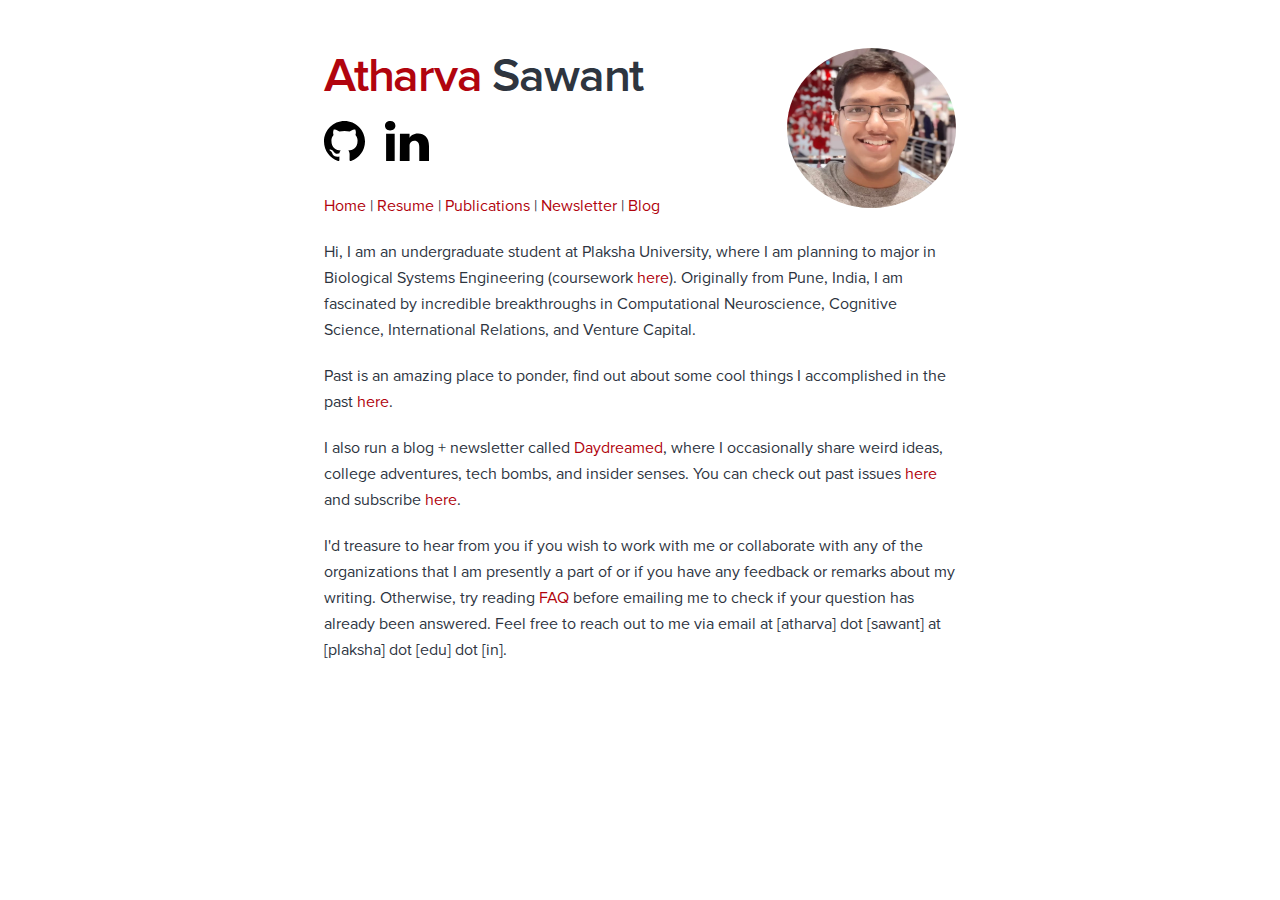
==== index.html @ c3dcd58f "Update index.html" ====
<!DOCTYPE html>
<html>
<head>
	<meta charset="utf-8">
	<meta name="viewport" content="width=device-width, initial-scale=1.0">
	<meta name="description" content="Personal website of Atharva Sawant, a student at Plaksha University">
	<meta name="author" content="Atharva Sawant">
	<title>Atharva Sawant</title>
	<link rel="stylesheet" type="text/css" href="style.css">
	<link rel="icon" href="images/favicon.jpeg" type="image/jpg">
</head>
<body id="override">
	<div id="landing" class="col-xs-4">
		<div id="me">
			<img src="images/me.jpg" alt="Picture of Atharva Sawant">
		</div>
		<div id="text">
			<h1 class="p1">
				<span id="stanford_red">Atharva</span>
				Sawant
			</h1>
			<ul id="social-ul">
				<li><a href="https://github.com/sawantatharva"><img src="icons/Github.svg" alt="Link to Atharva Sawant's Github Profile"></a></li>
				<li><a href="https://www.linkedin.com/in/atharvasawant/"><img src="icons/LinkedIn.svg" alt="Link to Atharva Sawant's LinkedIn Profile"></a></li>
			</ul>
			<p>
				<a href="index.html">Home</a> 
				|
				<a href="Atharva_Sawant_Resume.pdf">Resume</a> 
				|
				<a href="publications.html">Publications</a> 
				|
				<a href="https://daydreamed.substack.com/">Newsletter</a> 
				|
				<a href="https://atharvasawant.gatsbyjs.io/">Blog</a> 
			</p>
			<p>Hi, I am an undergraduate student at Plaksha University, where I am planning to major in Biological Systems Engineering (coursework <a href="coursework.html">here</a>). Originally from Pune, India, I am fascinated by incredible breakthroughs in Computational Neuroscience, Cognitive Science, International Relations, and Venture Capital.</p>
			<p>Past is an amazing place to ponder, find out about some cool things I accomplished in the past <a href="past.html">here</a>.</p>
			<p>I also run a blog + newsletter called <a href="https://daydreamed.substack.com/">Daydreamed</a>, where I occasionally share weird ideas, college adventures, tech bombs, and insider senses. You can check out past issues <a href="https://atharvasawant.gatsbyjs.io/">here</a> and subscribe <a href="https://daydreamed.substack.com/">here</a>.</p>
			<p> I'd treasure to hear from you if you wish to work with me or collaborate with any of the organizations that I am presently a part of or if you have any feedback or remarks about my writing.  Otherwise, try reading <a href="https://atharvasawant.gatsbyjs.io/P2022-01/">FAQ</a> before emailing me to check if your question has already been answered. Feel free to reach out to me via email at [atharva] dot [sawant] at [plaksha] dot [edu] dot [in].</p>
		</div>
	</div>
</body>
</html>
---- style.css ----
@font-face {
  font-family: "Proxima Nova R";
  src: url("fonts/Proxima_Nova_R.otf");
}

@font-face {
  font-family: "Proxima Nova SB";
  src: url("fonts/Proxima_Nova_SB.otf");
}

@media (max-width: 978px)
#override {
  margin: 0;
  padding: 1rem;
}

*, ::after, ::before {
  box-sizing: border-box;
}

#override {
  line-height: 1.5;
  font-family: Proxima Nova R;
  font-size: 1rem;
  margin: 0 auto;
  max-width: 42rem;
  padding: 0 1.25rem;
  text-align: center;
  color: #2e353f;
}

#landing {
  display: block;
  padding-top: 3rem;
  text-align: left;
  padding-bottom: 1rem;
  min-height: 1vh;
}

#me {
  text-align: right;
  float: right;
}

#me img {
  height: 10em;
  border-radius: 50%;
}

img {
  vertical-align: middle;
  border-style: none;
}

#landing .p1 {
  font-size: 2.986rem;
  font-family: Proxima Nova SB;
  letter-spacing: -0.025em;
  margin: 0 0 1rem 0;
}

h1 {
  line-height: 1.2;
}

#stanford_red {
  color: #B1040E;
}

#social-ul {
  padding-left: 0;
  margin: 0 0 2rem 0;
}

#social-ul li {
  display: inline;
  padding-right: 1rem;
}

li {
  padding-bottom: 0.75em;
}

#social-ul a {
  padding-top: 0;
  text-decoration: none;
  border: none;
}

#override a {
  padding-bottom: 0.1em;
  text-decoration: none;
  transition: background 1s;
  padding-top: 0.2em;
}

a {
  color: #B1040E;
  background-color: transparent;
}

#social-ul img {
    height: 2.5rem;
}

p {
  line-height: 1.625;
  margin: 0 0 1.25em 0;
  padding: 0;
}

p a:hover {
  color: #8C1515;
}

.subhead {
  font-size: 2.488rem;
  font-family: 'Jost', sans-serif;
  letter-spacing: -0.025em;
  font-family: Proxima Nova SB;
}

.na_msg {
  text-align: center;
  padding-top: 200px;
} 

.p3 {
  padding-top: 1em;
}

strong {
  font-family: Proxima Nova SB;
}

ul li a:hover {
  color: #8C1515;
}
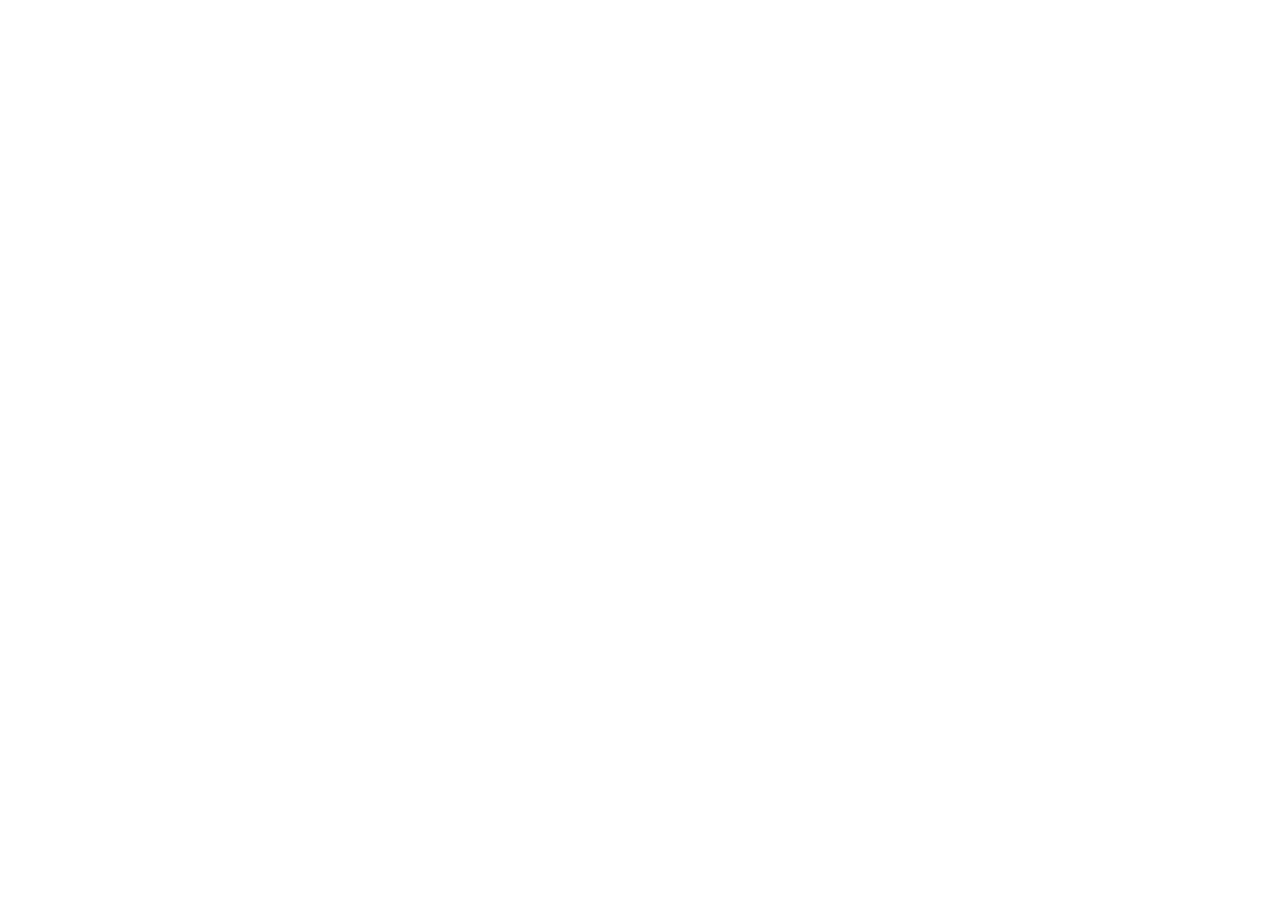
==== commit 735ff538: "Update index.html" ====
--- a/index.html
+++ b/index.html
@@ -9,6 +9,7 @@
 	<link rel="stylesheet" type="text/css" href="style.css">
 	<link rel="icon" href="images/favicon.jpeg" type="image/jpg">
 </head>
+<!--
 <body id="override">
 	<div id="landing" class="col-xs-4">
 		<div id="me">
@@ -32,7 +33,7 @@
 				|
 				<a href="https://daydreamed.substack.com/">Newsletter</a> 
 				|
-				<a href="https://atharvasawant.gatsbyjs.io/">Blog</a> 
+				<a href="https://blog.atharvasawant.com/">Blog</a> 
 			</p>
 			<p>Hi, I am an undergraduate student at Plaksha University, where I am planning to major in Biological Systems Engineering (coursework <a href="coursework.html">here</a>). Originally from Pune, India, I am fascinated by incredible breakthroughs in Computational Neuroscience, Cognitive Science, International Relations, and Venture Capital.</p>
 			<p>Past is an amazing place to ponder, find out about some cool things I accomplished in the past <a href="past.html">here</a>.</p>
@@ -41,4 +42,5 @@
 		</div>
 	</div>
 </body>
+-->
 </html>
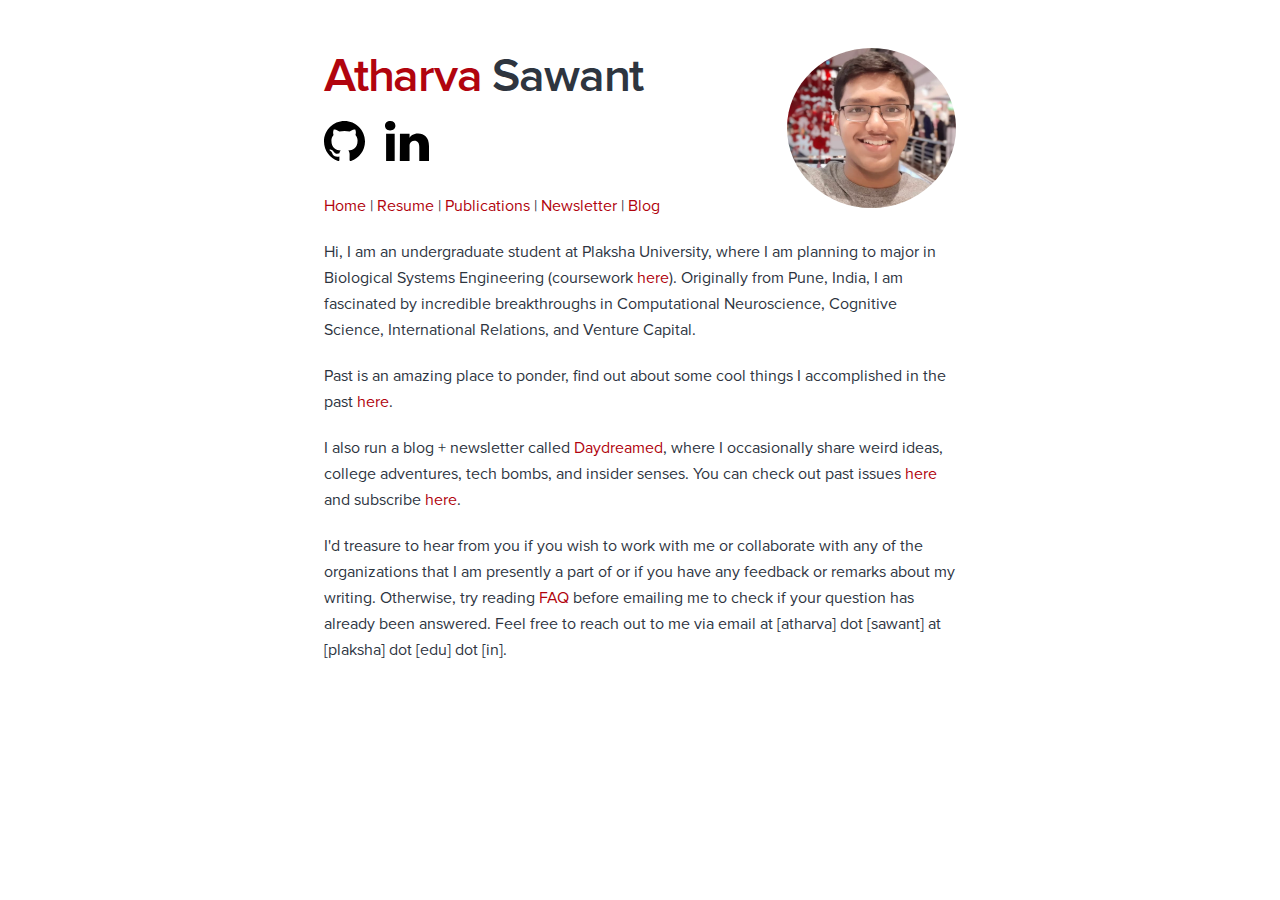
==== commit a48284b1: "Update index.html" ====
--- a/index.html
+++ b/index.html
@@ -9,7 +9,6 @@
 	<link rel="stylesheet" type="text/css" href="style.css">
 	<link rel="icon" href="images/favicon.jpeg" type="image/jpg">
 </head>
-<!--
 <body id="override">
 	<div id="landing" class="col-xs-4">
 		<div id="me">
@@ -42,5 +41,4 @@
 		</div>
 	</div>
 </body>
--->
 </html>
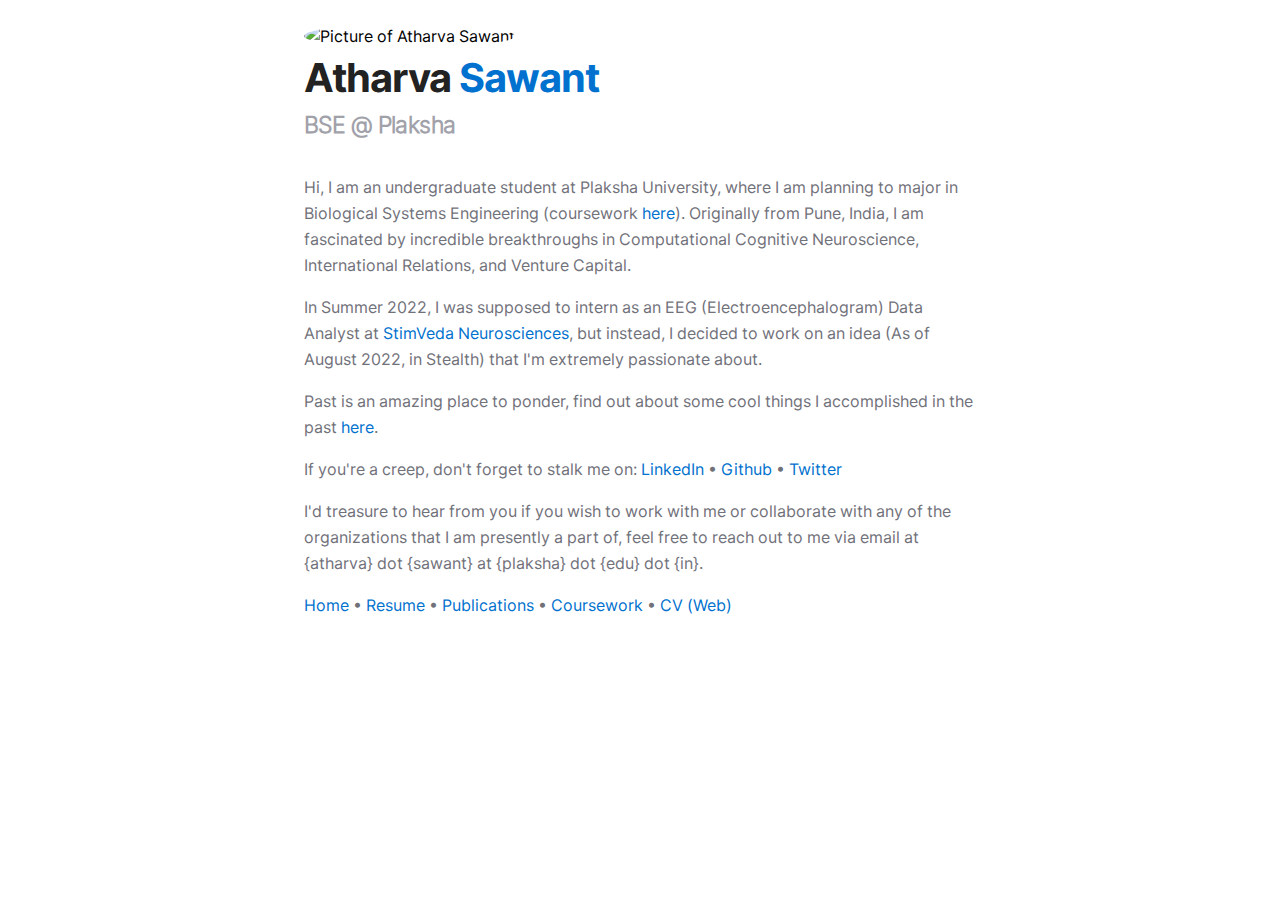
==== commit 264c52e9: "Add files via upload" ====
--- a/index.html
+++ b/index.html
@@ -7,38 +7,25 @@
 	<meta name="author" content="Atharva Sawant">
 	<title>Atharva Sawant</title>
 	<link rel="stylesheet" type="text/css" href="style.css">
-	<link rel="icon" href="images/favicon.jpeg" type="image/jpg">
+	<link rel="icon" href="images/favicon.png" type="image/jpg">
 </head>
-<body id="override">
-	<div id="landing" class="col-xs-4">
-		<div id="me">
-			<img src="images/me.jpg" alt="Picture of Atharva Sawant">
-		</div>
-		<div id="text">
-			<h1 class="p1">
-				<span id="stanford_red">Atharva</span>
-				Sawant
-			</h1>
-			<ul id="social-ul">
-				<li><a href="https://github.com/sawantatharva"><img src="icons/Github.svg" alt="Link to Atharva Sawant's Github Profile"></a></li>
-				<li><a href="https://www.linkedin.com/in/atharvasawant/"><img src="icons/LinkedIn.svg" alt="Link to Atharva Sawant's LinkedIn Profile"></a></li>
-			</ul>
-			<p>
-				<a href="index.html">Home</a> 
-				|
-				<a href="Atharva_Sawant_Resume.pdf">Resume</a> 
-				|
-				<a href="publications.html">Publications</a> 
-				|
-				<a href="https://daydreamed.substack.com/">Newsletter</a> 
-				|
-				<a href="https://blog.atharvasawant.com/">Blog</a> 
-			</p>
-			<p>Hi, I am an undergraduate student at Plaksha University, where I am planning to major in Biological Systems Engineering (coursework <a href="coursework.html">here</a>). Originally from Pune, India, I am fascinated by incredible breakthroughs in Computational Neuroscience, Cognitive Science, International Relations, and Venture Capital.</p>
-			<p>Past is an amazing place to ponder, find out about some cool things I accomplished in the past <a href="past.html">here</a>.</p>
-			<p>I also run a blog + newsletter called <a href="https://daydreamed.substack.com/">Daydreamed</a>, where I occasionally share weird ideas, college adventures, tech bombs, and insider senses. You can check out past issues <a href="https://atharvasawant.gatsbyjs.io/">here</a> and subscribe <a href="https://daydreamed.substack.com/">here</a>.</p>
-			<p> I'd treasure to hear from you if you wish to work with me or collaborate with any of the organizations that I am presently a part of or if you have any feedback or remarks about my writing.  Otherwise, try reading <a href="https://atharvasawant.gatsbyjs.io/P2022-01/">FAQ</a> before emailing me to check if your question has already been answered. Feel free to reach out to me via email at [atharva] dot [sawant] at [plaksha] dot [edu] dot [in].</p>
-		</div>
-	</div>
-</body>
-</html>
+	<body id="override">
+		<div id="landing">
+			<div id="me">
+				<img src="images/me.png" alt="Picture of Atharva Sawant">
+			</div>
+			<div id="text">
+				<h1 class="p1"> Atharva
+				<span id="columbia_blue">Sawant</span>
+				</h1>
+				<h2 class="p2">BSE @ Plaksha</h2>
+				<p>Hi, I am an undergraduate student at Plaksha University, where I am planning to major in Biological Systems Engineering (coursework <a href="coursework.html">here</a>). Originally from Pune, India, I am fascinated by incredible breakthroughs in Computational Cognitive Neuroscience, International Relations, and Venture Capital.</p>
+				<p>In Summer 2022, I was supposed to intern as an EEG (Electroencephalogram) Data Analyst at <a href="https://www.stimveda.com/">StimVeda Neurosciences</a>, but instead, I decided to work on an idea (As of August 2022, in Stealth) that I'm extremely passionate about.</p>
+				<p>Past is an amazing place to ponder, find out about some cool things I accomplished in the past <a href="cv.html">here</a>.</p>
+				<p>If you're a creep, don't forget to stalk me on: <a href="https://www.linkedin.com/in/atharvasawant/">LinkedIn</a> • <a href="https://github.com/sawantatharva">Github</a> • <a href="https://twitter.com/thrvswnt">Twitter</a></p>
+				<p>I'd treasure to hear from you if you wish to work with me or collaborate with any of the organizations that I am presently a part of, feel free to reach out to me via email at {atharva} dot {sawant} at {plaksha} dot {edu} dot {in}.</p>
+			</div>
+			<p><a href="index.html">Home</a> • <a href="Resume.pdf">Resume</a> • <a href="publications.html">Publications</a> • <a href="coursework.html">Coursework</a> • <a href="cv.html">CV (Web)</a></p>
+		</div>	
+	</body>
+</html>--- a/style.css
+++ b/style.css
@@ -1,11 +1,31 @@
 @font-face {
-  font-family: "Proxima Nova R";
-  src: url("fonts/Proxima_Nova_R.otf");
-}
-
-@font-face {
-  font-family: "Proxima Nova SB";
-  src: url("fonts/Proxima_Nova_SB.otf");
+  font-family: "Inter R";
+  src: url("fonts/Inter-Regular.otf");
+}
+
+@font-face {
+  font-family: "Inter SB";
+  src: url("fonts/Inter-SemiBold.otf");
+}
+
+@font-face {
+  font-family: "Inter M";
+  src: url("fonts/Inter-Medium.otf");
+}
+
+@font-face {
+  font-family: "Inter B";
+  src: url("fonts/Inter-Bold.otf");
+}
+
+@font-face {
+  font-family: "Inter T";
+  src: url("fonts/Inter-Thin.otf");
+}
+
+@font-face {
+  font-family: "Inter L";
+  src: url("fonts/Inter-Light.otf");
 }
 
 @media (max-width: 978px)
@@ -14,32 +34,35 @@
   padding: 1rem;
 }
 
-*, ::after, ::before {
-  box-sizing: border-box;
+@media (min-width: 979px)
+#override {
+  overflow: hidden;
 }
 
 #override {
   line-height: 1.5;
-  font-family: Proxima Nova R;
+  font-family: Inter R;
   font-size: 1rem;
   margin: 0 auto;
   max-width: 42rem;
   padding: 0 1.25rem;
   text-align: center;
-  color: #2e353f;
 }
 
 #landing {
   display: block;
-  padding-top: 3rem;
+  padding-top: 1.5rem;
   text-align: left;
   padding-bottom: 1rem;
   min-height: 1vh;
 }
 
+div {
+  display: block;
+}
+
 #me {
-  text-align: right;
-  float: right;
+  text-align: left;
 }
 
 #me img {
@@ -48,91 +71,136 @@
 }
 
 img {
-  vertical-align: middle;
-  border-style: none;
+  border: 0;
 }
 
 #landing .p1 {
-  font-size: 2.986rem;
-  font-family: Proxima Nova SB;
+  font-size: 2.488rem;
+  font-family: Inter B;
   letter-spacing: -0.025em;
-  margin: 0 0 1rem 0;
-}
-
-h1 {
-  line-height: 1.2;
-}
-
-#stanford_red {
-  color: #B1040E;
-}
-
-#social-ul {
-  padding-left: 0;
+  margin: 0;
+  color: #222222;
+}
+
+#columbia_blue {
+  color: #0071ce;
+}
+
+#landing .p2 {
+  font-size: 1.44rem;
+  font-family: Inter L;
+  letter-spacing: -0.025em;
   margin: 0 0 2rem 0;
-}
-
-#social-ul li {
-  display: inline;
-  padding-right: 1rem;
-}
-
-li {
-  padding-bottom: 0.75em;
-}
-
-#social-ul a {
-  padding-top: 0;
-  text-decoration: none;
-  border: none;
-}
-
-#override a {
-  padding-bottom: 0.1em;
-  text-decoration: none;
-  transition: background 1s;
-  padding-top: 0.2em;
-}
-
-a {
-  color: #B1040E;
-  background-color: transparent;
-}
-
-#social-ul img {
-    height: 2.5rem;
+  color: #a1a1aa;
 }
 
 p {
   line-height: 1.625;
-  margin: 0 0 1.25em 0;
   padding: 0;
+  margin: 0 0 5 0;
+  display: block;
+  color: #71717a;
+  font-family: Inter R;
+}
+
+p a {
+  color: #0071ce;
+  text-decoration: none;
 }
 
 p a:hover {
-  color: #8C1515;
-}
-
-.subhead {
-  font-size: 2.488rem;
-  font-family: 'Jost', sans-serif;
+  color: #022169;
+}
+
+#landing .p3 {
+  font-size: 1.728rem;
+  font-family: Inter SB;
   letter-spacing: -0.025em;
-  font-family: Proxima Nova SB;
+  margin: 0 0 2rem 0;
+  color: #222222;
 }
 
 .na_msg {
   text-align: center;
-  padding-top: 200px;
+  padding-top: 50px;
+  padding-bottom: 100px;
 } 
 
-.p3 {
-  padding-top: 1em;
-}
-
-strong {
-  font-family: Proxima Nova SB;
-}
-
-ul li a:hover {
-  color: #8C1515;
+.semester {
+  font-size: 1.2rem;
+  font-family: Inter B;
+  color: #222222;
+}
+
+.row {
+  display: flex;
+  justify-content: space-between;
+  flex-direction: row;
+  flex-wrap: wrap;
+}
+
+@media (min-width: 550px)
+.four.columns {
+    width: 30.6666666667%;
+}
+
+@media (min-width: 550px)
+.column:first-child, .columns:first-child {
+    margin-left: 0;
+}
+
+.course {
+  margin: 0 0.25rem 0 0.25rem;
+  padding: 0 0 0.5rem 0.5rem;
+  flex-grow: 1;
+  flex-shrink: 0%;
+  flex-basis: 0%;
+}
+
+.columns {
+  float: left;
+  box-sizing: border-box;
+}
+
+.course-number {
+  font-family: Inter L;
+  color: #0071ce;
+}
+
+#landing .p4 {
+  margin: 0 0 0.25rem 0;
+  padding: 0 0.75 0.50 0;
+  font-size: 1.2rem;
+  color: #222222;
+  font-family: Inter R;
+}
+
+@media (min-width: 550px)
+.two.columns {
+    width: 13.333333333%;
+}
+
+.date {
+  margin: 0 0.25 0 0.25;
+  padding: 0 0 0.5 0;
+  font-family: Inter L;
+  flex-grow: 1;
+  flex-shrink: 0;
+  flex-basis: 0%;
+  color: #0071ce;
+}
+
+
+@media (min-width: 550px)
+.ten.columns {
+    width: 82.6666666667%;
+}
+
+.exp {
+  margin: 0 0.25rem 0.25rem 0;
+  padding:  0 0 0.5rem 0;
+  flex-grow: 2;
+  flex-shrink: 0;
+  flex-basis: 0%;
+  font-family: Inter R;
 }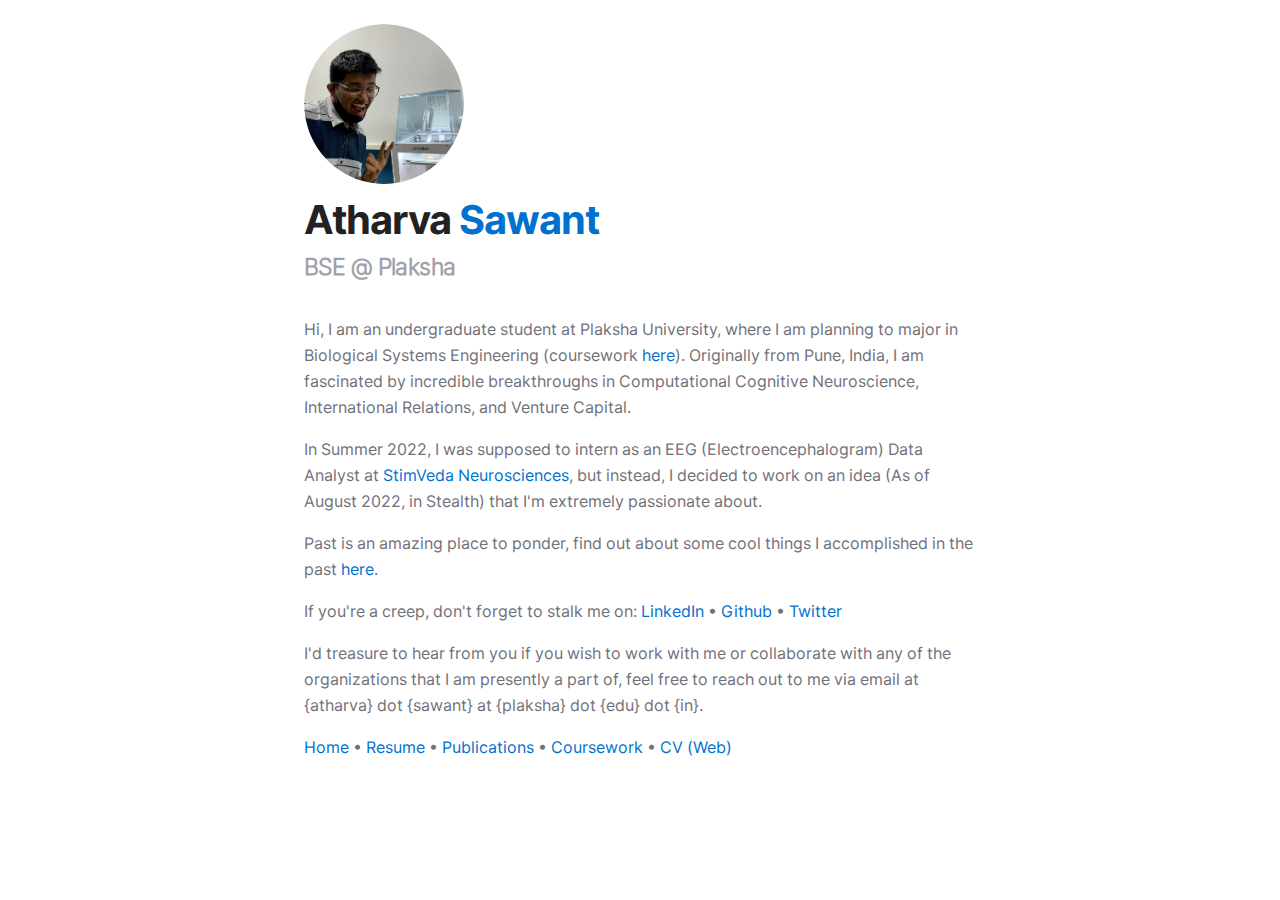
==== commit dd4c3cd1: "Update index.html" ====
--- a/index.html
+++ b/index.html
@@ -22,10 +22,10 @@
 				<p>Hi, I am an undergraduate student at Plaksha University, where I am planning to major in Biological Systems Engineering (coursework <a href="coursework.html">here</a>). Originally from Pune, India, I am fascinated by incredible breakthroughs in Computational Cognitive Neuroscience, International Relations, and Venture Capital.</p>
 				<p>In Summer 2022, I was supposed to intern as an EEG (Electroencephalogram) Data Analyst at <a href="https://www.stimveda.com/">StimVeda Neurosciences</a>, but instead, I decided to work on an idea (As of August 2022, in Stealth) that I'm extremely passionate about.</p>
 				<p>Past is an amazing place to ponder, find out about some cool things I accomplished in the past <a href="cv.html">here</a>.</p>
-				<p>If you're a creep, don't forget to stalk me on: <a href="https://www.linkedin.com/in/atharvasawant/">LinkedIn</a> • <a href="https://github.com/sawantatharva">Github</a> • <a href="https://twitter.com/thrvswnt">Twitter</a></p>
+				<p>If you're a creep, don't forget to stalk me on: <a href="https://www.linkedin.com/in/atharvasawant/">LinkedIn</a> • <a href="https://github.com/sawantatharva">Github</a> • <a href="https://twitter.com/ThrvSwnt">Twitter</a></p>
 				<p>I'd treasure to hear from you if you wish to work with me or collaborate with any of the organizations that I am presently a part of, feel free to reach out to me via email at {atharva} dot {sawant} at {plaksha} dot {edu} dot {in}.</p>
 			</div>
 			<p><a href="index.html">Home</a> • <a href="Resume.pdf">Resume</a> • <a href="publications.html">Publications</a> • <a href="coursework.html">Coursework</a> • <a href="cv.html">CV (Web)</a></p>
 		</div>	
 	</body>
-</html>+</html>
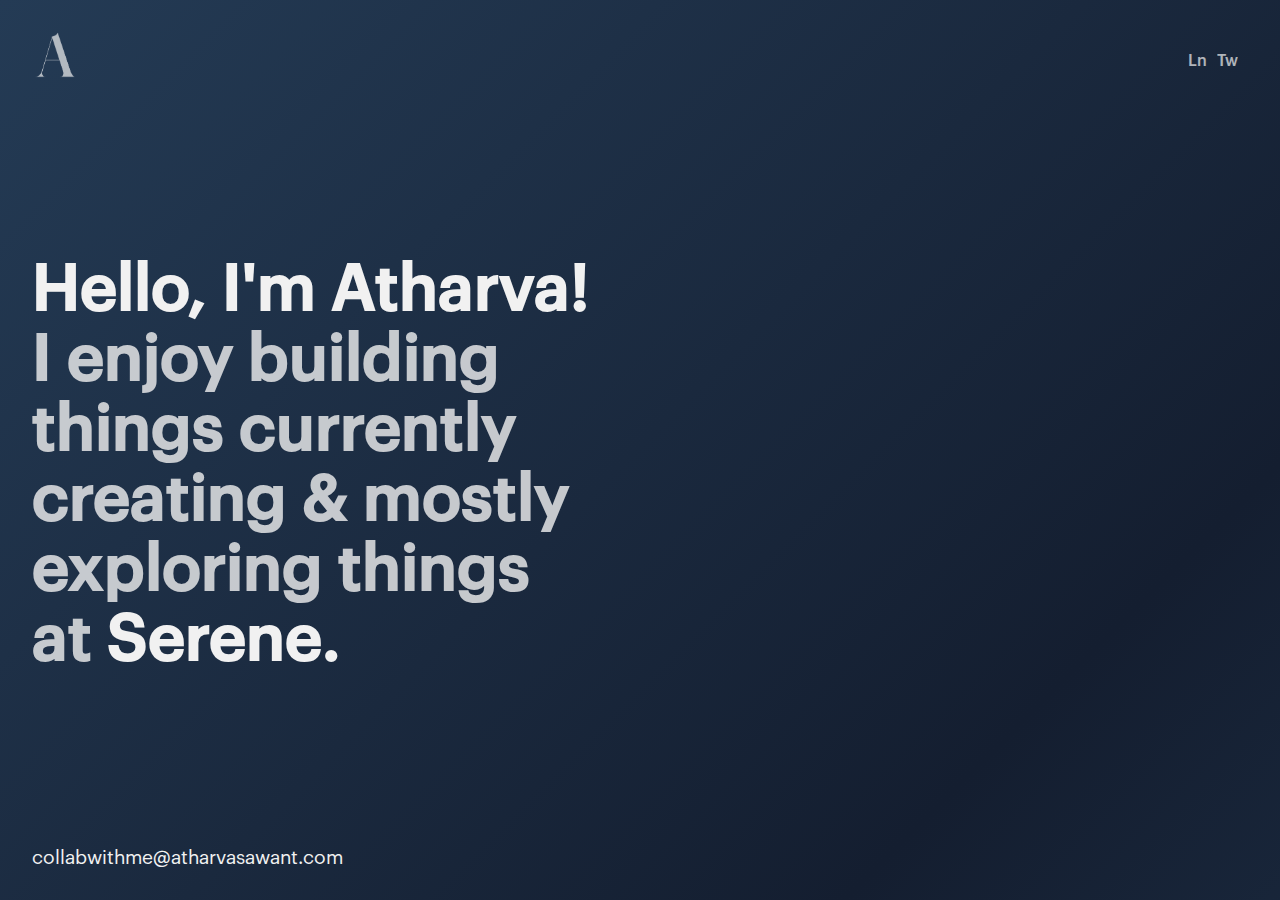
==== commit dba210d6: "Add files via upload" ====
--- a/index.html
+++ b/index.html
@@ -1,31 +1,64 @@
 <!DOCTYPE html>
-<html>
+<html lang="en">
 <head>
 	<meta charset="utf-8">
-	<meta name="viewport" content="width=device-width, initial-scale=1.0">
-	<meta name="description" content="Personal website of Atharva Sawant, a student at Plaksha University">
+	<meta name="viewport" content="width=device-width, initial-scale=1.0, shrink-to-fit=no">
+	<meta name="description" content="Atharva Sawant — an (in-process) entrepreneur based in (still figuring out).">
 	<meta name="author" content="Atharva Sawant">
-	<title>Atharva Sawant</title>
+	<title>Atharva Sawant — Championing Growth</title>
 	<link rel="stylesheet" type="text/css" href="style.css">
-	<link rel="icon" href="images/favicon.png" type="image/jpg">
+	<link rel="icon" href="images/personal-portfolio-website-favicon.png" type="image/jpg">
 </head>
-	<body id="override">
-		<div id="landing">
-			<div id="me">
-				<img src="images/me.png" alt="Picture of Atharva Sawant">
-			</div>
-			<div id="text">
-				<h1 class="p1"> Atharva
-				<span id="columbia_blue">Sawant</span>
+<body id="body-content">
+	<div class="page-container">
+		<div class="page-content">
+			<header>
+				<img class="component-logo" src="images/personal-portfolio-website-logo.png" alt="Picture of Atharva Sawant's Logo">
+				<div class="component-mode">
+					<a class="page-hover" href="https://www.linkedin.com/in/atharvasawant/"><span>Ln </span></a>
+					<a style="margin-right: -20px;" class="page-hover" href="https://twitter.com/thrvswnt"><span>Tw</span></a>
+				</div>
+			</header>
+			<section>
+				<h1>
+					<div class="content-line">
+						<div class="content-word color-primary">
+							<span class="color color-1">Hello,</span>
+							<span class="color color-2">I'm</span>
+							<span class="color color-3">Atharva!</span>
+						</div>
+						<div class="content-word color-secondary">
+							<span class="color color-4">I</span>
+							<span class="color color-5">enjoy</span>						
+							<span class="color color-6">building</span>
+						</div>
+						<div class="content-word color-secondary">
+							<span class="color color-7">things</span>
+							<span class="color color-1">currently</span>
+						</div>
+						<div class="content-word color-secondary">
+							<span class="color color-2">creating</span>		
+							<span class="color color-3">&</span>
+							<span class="color color-4">mostly</span>
+						</div>
+						<div class="content-word color-secondary">
+							<span class="color color-5">exploring</span>
+							<span class="color color-6">things</span>	
+						</div>
+						<div class="content-word color-secondary">
+							<span class="color color-7">at</span>	
+							<span class="color serene-link color-1"><a href="https://www.linkedin.com/company/serenehq">Serene</a>.</span>	
+						</div>
+					</div>
 				</h1>
-				<h2 class="p2">BSE @ Plaksha</h2>
-				<p>Hi, I am an undergraduate student at Plaksha University, where I am planning to major in Biological Systems Engineering (coursework <a href="coursework.html">here</a>). Originally from Pune, India, I am fascinated by incredible breakthroughs in Computational Cognitive Neuroscience, International Relations, and Venture Capital.</p>
-				<p>In Summer 2022, I was supposed to intern as an EEG (Electroencephalogram) Data Analyst at <a href="https://www.stimveda.com/">StimVeda Neurosciences</a>, but instead, I decided to work on an idea (As of August 2022, in Stealth) that I'm extremely passionate about.</p>
-				<p>Past is an amazing place to ponder, find out about some cool things I accomplished in the past <a href="cv.html">here</a>.</p>
-				<p>If you're a creep, don't forget to stalk me on: <a href="https://www.linkedin.com/in/atharvasawant/">LinkedIn</a> • <a href="https://github.com/sawantatharva">Github</a> • <a href="https://twitter.com/ThrvSwnt">Twitter</a></p>
-				<p>I'd treasure to hear from you if you wish to work with me or collaborate with any of the organizations that I am presently a part of, feel free to reach out to me via email at {atharva} dot {sawant} at {plaksha} dot {edu} dot {in}.</p>
-			</div>
-			<p><a href="index.html">Home</a> • <a href="Resume.pdf">Resume</a> • <a href="publications.html">Publications</a> • <a href="coursework.html">Coursework</a> • <a href="cv.html">CV (Web)</a></p>
-		</div>	
-	</body>
-</html>
+			</section>
+			<footer>
+				<input type="hidden" id="emailInput" value="collabwithme@atharvasawant.com">
+				<div class="page-social">
+					<a href="mailto: collabwithme@atharvasawant.com" class="page-hover page-copy">collabwithme@atharvasawant.com</a>
+				</div>
+			</footer>
+		</div>
+	</div>
+</body>
+</html>--- a/style.css
+++ b/style.css
@@ -1,206 +1,253 @@
+* {
+    padding: 0;
+    margin: 0;
+	user-select: none;
+	box-sizing: border-box;
+}
+
+div {
+	display: block;
+}
+
 @font-face {
-  font-family: "Inter R";
-  src: url("fonts/Inter-Regular.otf");
+    font-family: Graphik;
+    src: url(fonts/GraphikRegular.otf);
 }
 
 @font-face {
-  font-family: "Inter SB";
-  src: url("fonts/Inter-SemiBold.otf");
-}
-
-@font-face {
-  font-family: "Inter M";
-  src: url("fonts/Inter-Medium.otf");
-}
-
-@font-face {
-  font-family: "Inter B";
-  src: url("fonts/Inter-Bold.otf");
-}
-
-@font-face {
-  font-family: "Inter T";
-  src: url("fonts/Inter-Thin.otf");
-}
-
-@font-face {
-  font-family: "Inter L";
-  src: url("fonts/Inter-Light.otf");
-}
-
-@media (max-width: 978px)
-#override {
-  margin: 0;
-  padding: 1rem;
-}
-
-@media (min-width: 979px)
-#override {
-  overflow: hidden;
-}
-
-#override {
-  line-height: 1.5;
-  font-family: Inter R;
-  font-size: 1rem;
-  margin: 0 auto;
-  max-width: 42rem;
-  padding: 0 1.25rem;
-  text-align: center;
-}
-
-#landing {
-  display: block;
-  padding-top: 1.5rem;
-  text-align: left;
-  padding-bottom: 1rem;
-  min-height: 1vh;
-}
-
-div {
-  display: block;
-}
-
-#me {
-  text-align: left;
-}
-
-#me img {
-  height: 10em;
-  border-radius: 50%;
-}
-
-img {
-  border: 0;
-}
-
-#landing .p1 {
-  font-size: 2.488rem;
-  font-family: Inter B;
-  letter-spacing: -0.025em;
-  margin: 0;
-  color: #222222;
-}
-
-#columbia_blue {
-  color: #0071ce;
-}
-
-#landing .p2 {
-  font-size: 1.44rem;
-  font-family: Inter L;
-  letter-spacing: -0.025em;
-  margin: 0 0 2rem 0;
-  color: #a1a1aa;
-}
-
-p {
-  line-height: 1.625;
-  padding: 0;
-  margin: 0 0 5 0;
-  display: block;
-  color: #71717a;
-  font-family: Inter R;
-}
-
-p a {
-  color: #0071ce;
-  text-decoration: none;
-}
-
-p a:hover {
-  color: #022169;
-}
-
-#landing .p3 {
-  font-size: 1.728rem;
-  font-family: Inter SB;
-  letter-spacing: -0.025em;
-  margin: 0 0 2rem 0;
-  color: #222222;
-}
-
-.na_msg {
-  text-align: center;
-  padding-top: 50px;
-  padding-bottom: 100px;
-} 
-
-.semester {
-  font-size: 1.2rem;
-  font-family: Inter B;
-  color: #222222;
-}
-
-.row {
-  display: flex;
-  justify-content: space-between;
-  flex-direction: row;
-  flex-wrap: wrap;
-}
-
-@media (min-width: 550px)
-.four.columns {
-    width: 30.6666666667%;
-}
-
-@media (min-width: 550px)
-.column:first-child, .columns:first-child {
-    margin-left: 0;
-}
-
-.course {
-  margin: 0 0.25rem 0 0.25rem;
-  padding: 0 0 0.5rem 0.5rem;
-  flex-grow: 1;
-  flex-shrink: 0%;
-  flex-basis: 0%;
-}
-
-.columns {
-  float: left;
-  box-sizing: border-box;
-}
-
-.course-number {
-  font-family: Inter L;
-  color: #0071ce;
-}
-
-#landing .p4 {
-  margin: 0 0 0.25rem 0;
-  padding: 0 0.75 0.50 0;
-  font-size: 1.2rem;
-  color: #222222;
-  font-family: Inter R;
-}
-
-@media (min-width: 550px)
-.two.columns {
-    width: 13.333333333%;
-}
-
-.date {
-  margin: 0 0.25 0 0.25;
-  padding: 0 0 0.5 0;
-  font-family: Inter L;
-  flex-grow: 1;
-  flex-shrink: 0;
-  flex-basis: 0%;
-  color: #0071ce;
-}
-
-
-@media (min-width: 550px)
-.ten.columns {
-    width: 82.6666666667%;
-}
-
-.exp {
-  margin: 0 0.25rem 0.25rem 0;
-  padding:  0 0 0.5rem 0;
-  flex-grow: 2;
-  flex-shrink: 0;
-  flex-basis: 0%;
-  font-family: Inter R;
+    font-family: Graphik-M;
+    src: url(fonts/GraphikMedium.otf);
+}
+
+#body-content {
+	background: linear-gradient(-45deg, #141e30, #243b55, #141e30, #243b55, #141e30, #243b55);
+	background-size: 400% 400%;
+	animation: gradient 10s ease infinite;
+	height: 100vh;
+}
+
+@keyframes gradient {
+	0% {
+		background-position: 0% 50%;
+	}
+	50% {
+		background-position: 100% 50%;
+	}
+	100% {
+		background-position: 0% 50%;
+	}
+}
+
+body {
+	height: 100%;
+	overflow: hidden;
+	max-width: 100%;
+	min-height: 100%;
+	font-family: 'Graphik-M';
+	font-size: calc(1.4rem + .5vw);
+	margin: 0;
+}
+
+.page-container {
+	width: 100%;
+	height: 100%;
+}
+
+.page-content {
+	color: #f1f1f1;
+	height: 100%;
+	padding: 2rem;
+	display: flex;
+	flex-wrap: nowrap;
+	position: relative;
+	-webkit-box-orient: vertical;
+	-webkit-box-direction: normal;
+	flex-direction: column;
+	align-content: space-between;
+	-webkit-box-pack: justify;
+	justify-content: space-between;
+	transition: all .4s cubic-bezier(.17, .67, .16, 1.03);
+}
+
+.page-content header {
+	width: 100%;
+	display: flex;
+	flex-wrap: nowrap;
+	-webkit-box-orient: horizontal;
+	-webkit-box-direction: normal;
+	flex-direction: row;
+	-webkit-box-pack: justify;
+	justify-content: space-between;
+}
+
+.component-logo {
+	width: 3rem;
+	height: auto;
+	opacity: .7;
+}
+
+.component-logo:hover {
+	opacity: 1;
+}
+
+.component-mode {
+	border: 0;
+	outline: 0;
+	display: flex;
+	font-size: 1rem;
+	margin-top: 20px;
+	margin-right: 20px;
+}
+
+.component-mode a {
+	padding-right: 10px;
+	color: #f1f1f1;
+	text-decoration: none;
+	opacity: 0.7;
+}
+
+.page-content section {
+	width: 100%;
+}
+
+.page-content section {
+	-webkit-box-flex: 1;
+	flex-grow: 1;
+	display: flex;
+	-webkit-box-orient: horizontal;
+	-webkit-box-direction: normal;
+	flex-direction: row;
+	-webkit-box-align: center;
+	align-items: center;
+}
+
+.page-content section h1 {
+	width: 100%;
+	font-size: 9vw;
+}
+
+.page-content section h1 {
+	margin: 0.67em 0;
+}
+
+.page-content section h1 .content-line {
+	width: 100%;
+	display: flex;
+	flex-wrap: wrap;
+	-webkit-box-orient: horizontal;
+	-webkit-box-direction: normal;
+	flex-direction: row;
+	-webkit-box-pack: start;
+}
+
+.page-content section h1 .content-line .content-word {
+	margin-right: 1.6vw;
+}
+
+.page-content section h1 .content-line .content-word .color-primary .color {
+	color: #f1f1f1;
+}
+
+.page-content section h1 .content-line .content-word .color {
+	transition-duration: .75s;
+	transition-timing-function: ease;
+	transition-property: color;
+	transition-delay: .1s;
+	display: inline-block;
+}
+
+.page-content section h1 .content-line .color-secondary .color {
+	color: #f1f1f1;
+	opacity: .8;
+}
+
+.page-content section h1 .content-line .content-word .serene-link {
+	opacity: 1;
+}
+
+.page-content section h1 .content-line .content-word .serene-link a {
+	color: #f1f1f1;
+	text-decoration: none;
+}
+
+.page-content section h1 .content-line .content-word .serene-link a:hover {
+	text-decoration: underline;
+}
+
+.page-content footer {
+	width: 100%;
+	display: flex;
+	flex-wrap: wrap;
+	-webkit-box-pack: end;
+	justify-content: flex-end;
+	-webkit-box-orient: horizontal;
+	-webkit-box-direction: reverse;
+	flex-direction: row-reverse;
+}
+
+.page-content footer input {
+	overflow: visible;
+	font-family: inherit;
+	font-size: 100%;
+	line-height: 1.15;
+	margin: 0;
+}
+
+.page-content footer .page-social {
+    width: 100%;
+    display: flex;
+    flex-wrap: wrap;
+    -webkit-box-orient: horizontal;
+    -webkit-box-direction: normal;
+    flex-direction: row;
+    -webkit-box-pack: justify;
+    justify-content: space-between;
+    transition: opacity .2s ease;
+    transition-delay: .8s;
+	font-size: 1rem;
+	font-family: 'Graphik';
+}
+
+.page-content footer .page-social a {
+	text-decoration: none;
+	color: #f1f1f1;
+}
+
+@media screen and (min-width: 768px) {
+	.page-content section h1 {
+		width: 55%;
+		font-size: 5vw;
+	}
+
+	.page-content footer .page-social {
+		font-size: 1.2rem;
+	}
+}
+
+.page-content section h1 .content-line .content-word .color-1:hover {
+	color: #FFBBCC;
+}
+
+.page-content section h1 .content-line .content-word .color-2:hover {
+	color: #FFFFCC;
+}
+
+.page-content section h1 .content-line .content-word .color-3:hover {
+	color: #CCAAFF;
+}
+
+.page-content section h1 .content-line .content-word .color-4:hover {
+	color: #CCBBFF;
+}
+
+.page-content section h1 .content-line .content-word .color-5:hover {
+	color: #CCFFEE;
+}
+
+.page-content section h1 .content-line .content-word .color-6:hover {
+	color: #CEEECC;
+}
+
+.page-content section h1 .content-line .content-word .color-7:hover {
+	color: #CCCCFF;
 }